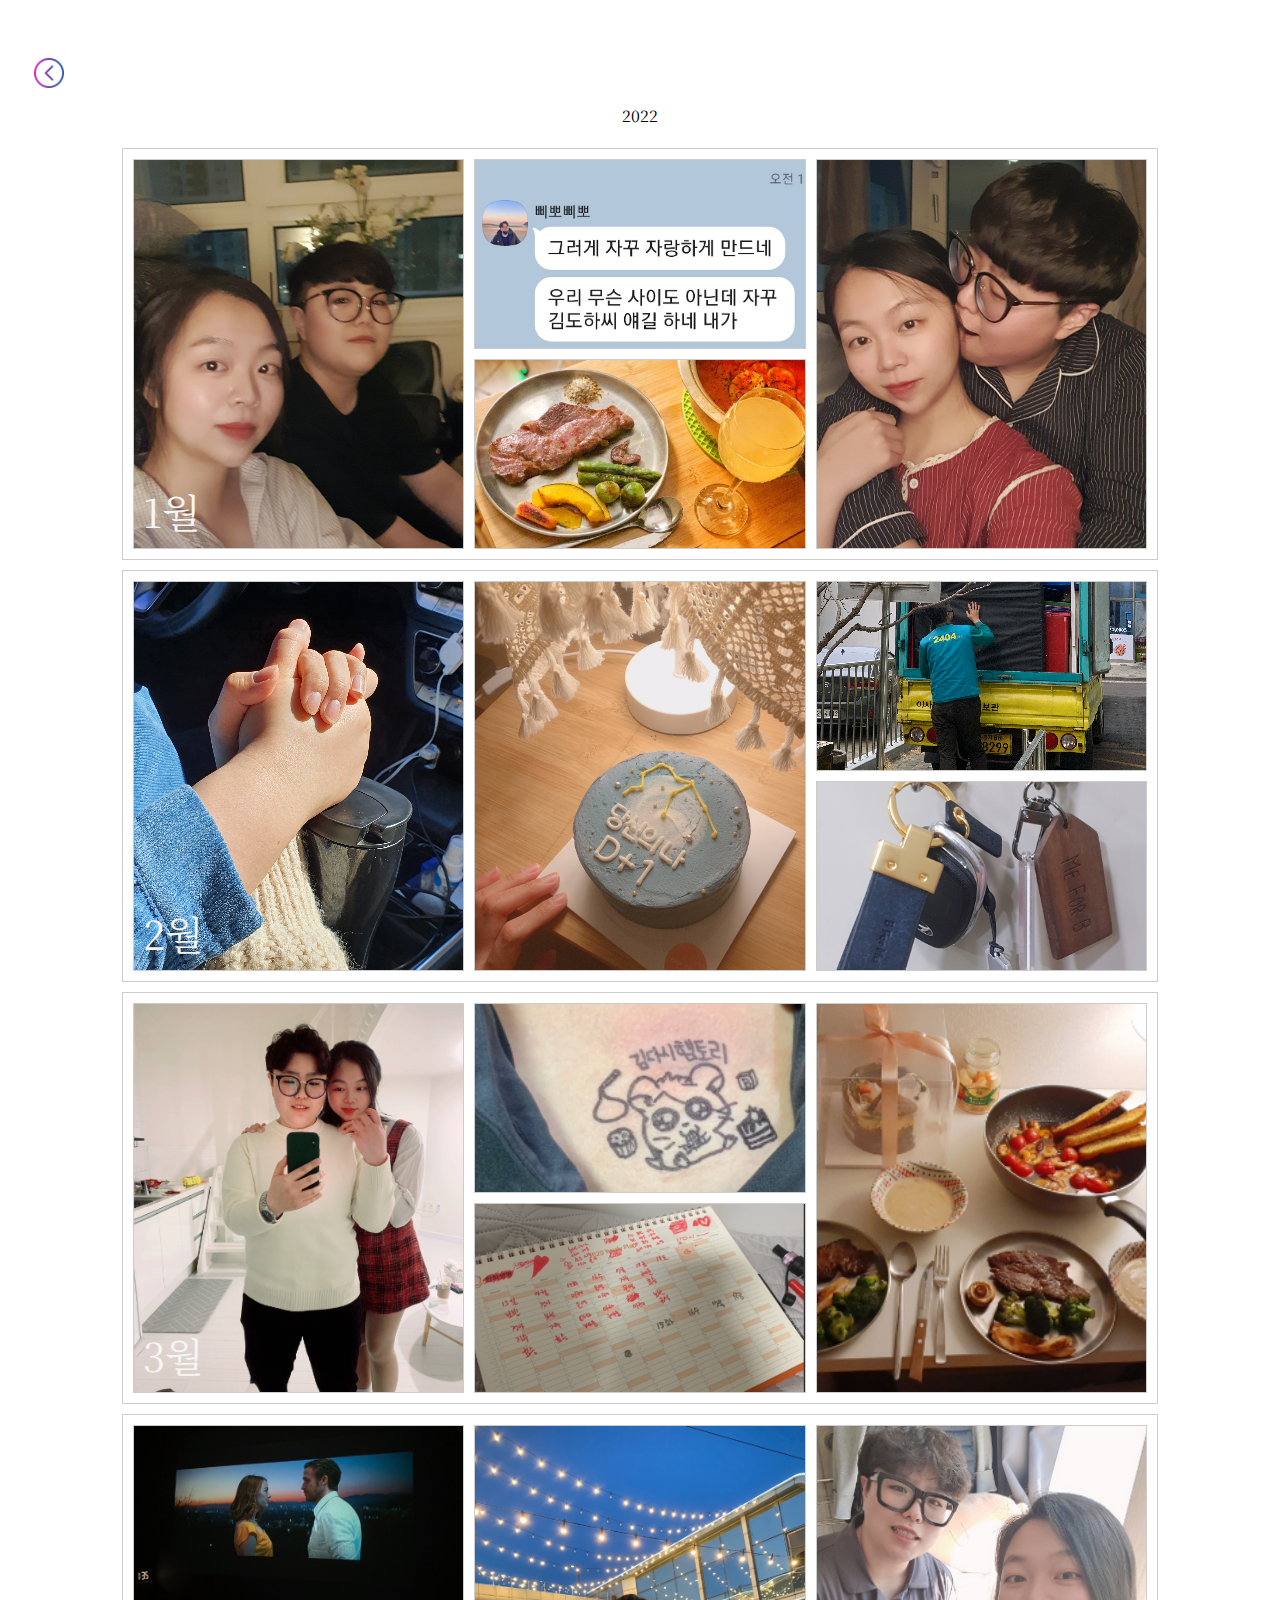
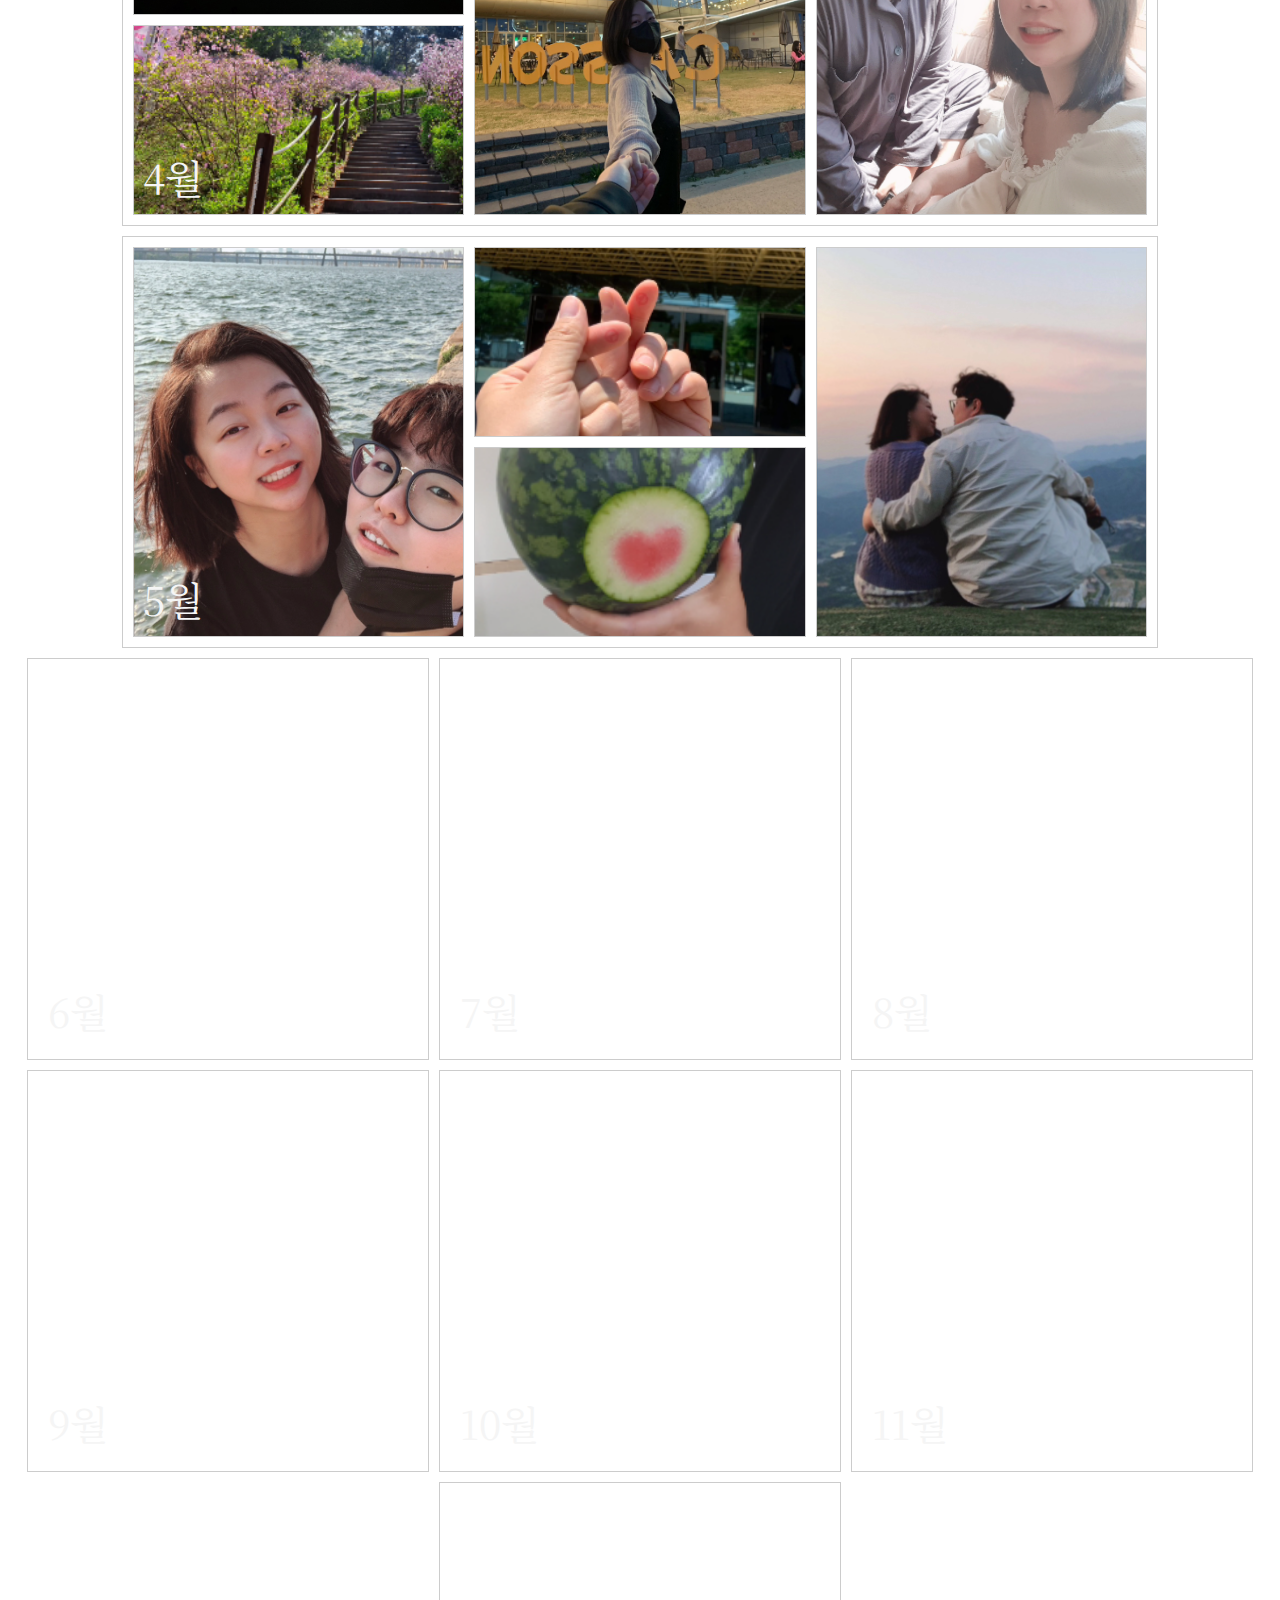
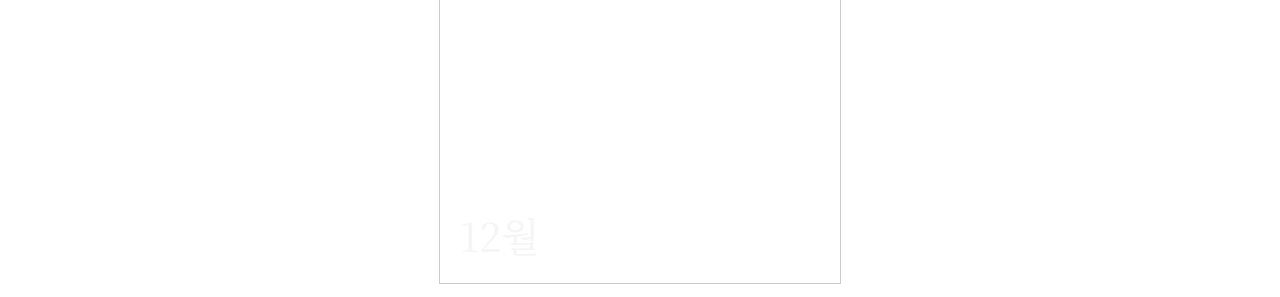
==== 2022.html @ f530fc5d "add files" ====
<!DOCTYPE html>
<html lang="en">

<head>
    <meta charset="UTF-8">
    <meta http-equiv="X-UA-Compatible" content="IE=edge">
    <meta name="viewport" content="width=device-width, initial-scale=1.0">
    <title>Document</title>
    <script src="https://ajax.googleapis.com/ajax/libs/jquery/3.6.4/jquery.min.js"></script>
    <link rel="stylesheet" href="css/index.css">
    <link rel="stylesheet" href="css/2022.css">
</head>

<body>
    <div class="container">
        <div class="year 2022">
            <button class="back" onclick="location.href='index.html'"></button>
            <p>2022</p>
            <ul>
                <a href="2022/202201.html">
                    <li>
                        <div class="imgbox" id="month1">
                            <div id="m1-img1"></div>
                            <div id="m1-img2"></div>
                            <div id="m1-img3"></div>
                            <div id="m1-img4"></div>
                        </div>
                        <div>1월</div>
                    </li>
                </a>
                <a href="2022/202202.html">
                    <li>
                        <div class="imgbox" id="month2">
                            <div id="m2-img1"></div>
                            <div id="m2-img2"></div>
                            <div id="m2-img3"></div>
                            <div id="m2-img4"></div>
                        </div>
                        <div>2월</div>
                    </li>
                </a><a href="2022/202203.html">
                    <li>
                        <div class="imgbox" id="month3">
                            <div id="m3-img1"></div>
                            <div id="m3-img2"></div>
                            <div id="m3-img3"></div>
                            <div id="m3-img4"></div>
                        </div><div>3월</div>
                    </li>
                </a><a href="2022/202204.html">
                    <li>
                        <div class="imgbox"  id="month4">
                            <div id="m4-img1"></div>
                            <div id="m4-img2"></div>
                            <div id="m4-img3"></div>
                            <div id="m4-img4"></div>
                        </div><div>4월</div>
                    </li>
                </a><a href="2022/202205.html">
                    <li>
                        <div class="imgbox"  id="month5">
                            <div id="m5-img1"></div>
                            <div id="m5-img2"></div>
                            <div id="m5-img3"></div>
                            <div id="m5-img4"></div>
                        </div><div>5월</div>
                    </li>
                </a><a href="">
                    <li>
                        <div class="imgbox"></div><div>6월</div>
                    </li>
                </a><a href="">
                    <li>
                        <div class="imgbox"></div><div>7월</div>
                    </li>
                </a><a href="">
                    <li>
                        <div class="imgbox"></div><div>8월</div>
                    </li>
                </a><a href="">
                    <li>
                        <div class="imgbox"></div><div>9월</div>
                    </li>
                </a><a href="">
                    <li>
                        <div class="imgbox"></div><div>10월</div>
                    </li>
                </a><a href="">
                    <li>
                        <div class="imgbox"></div><div>11월</div>
                    </li>
                </a><a href="">
                    <li>
                        <div class="imgbox"></div><div>12월</div>
                    </li>
                </a>
            </ul>
        </div>
    </div>
</body>

</html>
---- css/index.css ----
@import url('https://fonts.googleapis.com/css2?family=Noto+Serif+KR:wght@200&display=swap');

.box {
    display: flex;
    flex-flow: column;
}

.container {
    display: flex;
    flex-flow: wrap row;
    justify-content: space-around;
    height: auto;
    font-family: 'Noto Serif KR', serif;
}

a {
    text-decoration: none;
    color: black;
}

.year {
    display: flex;
    flex-direction: column;
    align-items: center;
    height: auto;
}

.year>a>p {
    justify-self: center;
    align-self: center;
    animation: fadeIn 1s;
}

.gif {
    display: flex;
    flex-flow: wrap row;
    justify-content: space-around;
}

.gif > img {
    width: 30vw;
    height: auto;
}


@keyframes fadeIn {
    from {
        opacity: 0;
    }

    to {
        opacity: 1;
    }
}

@media screen and (max-width: 600px) {
    .gif > img {
        width: 40%;
    }
}
---- css/2022.css ----
@import url('https://fonts.googleapis.com/css2?family=Noto+Serif+KR:wght@200&display=swap');


.container {
    display: flex;
    flex-flow: wrap row;
    justify-content: center;
    align-items: center;
    height: auto;
    font-family: 'Noto Serif KR', serif;
}

.imgbox {
    width: 400px;
    height: 400px;
    background-size: cover;
    background-position: center;
}

/*여기서부터*/

#month1 {
    display: grid;
    grid-template-areas: 
    "m1-img1 m1-img2 m1-img3"
    "m1-img1 m1-img4 m1-img3";
    height: 400px;
    width: 80vw;
    padding: 5px;
}

#month1 > div {
    margin: 5px;
    border: solid 1px #ccc;
}

#m1-img1{
    grid-area: m1-img1;
    background-image: url(../resources/img/220119.jpg);
    background-size: cover;
    background-position: center;
}

#m1-img2{
    grid-area: m1-img2;
    background-image: url(../resources/img/220106.jpg);
    background-size: 150%;
    /* background-position: right calc(50% - 10%); */
    background-position: left bottom;
}

#m1-img3{
    grid-area: m1-img3;
    background-image: url(../resources/img/220128.jpg);
    background-size: cover;
    background-position: center;
}

#m1-img4{
    grid-area: m1-img4;
    background-image: url(../resources/img/220121.jpg);
    background-size: cover;
    background-position: top;
}

/*여기까지 복사*/


#month2 {
    display: grid;
    grid-template-areas: 
    "m2-img1 m2-img2 m2-img3"
    "m2-img1 m2-img2 m2-img4";
    height: 400px;
    width: 80vw;
    padding: 5px;
}

#month2 > div {
    margin: 5px;
    border: solid 1px #ccc;
}

#m2-img1{
    grid-area: m2-img1;
    background-image: url(../resources/img/220206-1.jpg);
    background-size: cover;
    background-position: center;
}

#m2-img2{
    grid-area: m2-img2;
    background-image: url(../resources/img/220203.jpg);
    background-size: cover;
    background-position: left bottom;
}

#m2-img3{
    grid-area: m2-img3;
    background-image: url(../resources/img/220219.jpg);
    background-size: cover;
    background-position: bottom;
}

#m2-img4{
    grid-area: m2-img4;
    background-image: url(../resources/img/220223.jpg);
    background-size: cover;
    background-position: center;
}

#month3 {
    display: grid;
    grid-template-areas: 
    "m3-img1 m3-img2 m3-img3"
    "m3-img1 m3-img4 m3-img3";
    height: 400px;
    width: 80vw;
    padding: 5px;
}

#month3 > div {
    margin: 5px;
    border: solid 1px #ccc;
}

#m3-img1{
    grid-area: m3-img1;
    background-image: url(../resources/img/img2203/220303-1.png);
    background-size: cover;
    background-position: center calc(50% - 30%);
}

#m3-img2{
    grid-area: m3-img2;
    background-image: url(../resources/img/img2203/220322.png);
    background-size: 150%;
    /* background-position: right calc(50% - 10%); */
    background-position: center;
}

#m3-img3{
    grid-area: m3-img3;
    background-image: url(../resources/img/img2203/220315-1.png);
    background-size: cover;
    background-position: center;
}

#m3-img4{
    grid-area: m3-img4;
    background-image: url(../resources/img/img2203/220309.png);
    background-size: cover;
    background-position: center;
}

#month4 {
    display: grid;
    grid-template-areas: 
    "m4-img1 m4-img4 m4-img3"
    "m4-img2 m4-img4 m4-img3";
    height: 400px;
    width: 80vw;
    padding: 5px;
}

#month4 > div {
    margin: 5px;
    border: solid 1px #ccc;
}

#m4-img1{
    grid-area: m4-img1;
    background-image: url(../resources/img/img2204/220410-4.png);
    background-size: cover;
    background-position: center calc(50% - 20%);
}

#m4-img2{
    grid-area: m4-img2;
    background-image: url(../resources/img/img2204/220419.png);
    background-size: 150%;
    /* background-position: right calc(50% - 10%); */
    background-position: left bottom;
}

#m4-img3{
    grid-area: m4-img3;
    background-image: url(../resources/img/img2204/220401-2.png);
    background-size: cover;
    background-position: center;
}

#m4-img4{
    grid-area: m4-img4;
    background-image: url(../resources/img/img2204/220410-8.png);
    background-size: cover;
    background-position: top;
}


#month5 {
    display: grid;
    grid-template-areas: 
    "m5-img1 m5-img2 m5-img3"
    "m5-img1 m5-img4 m5-img3";
    height: 400px;
    width: 80vw;
    padding: 5px;
}

#month5 > div {
    margin: 5px;
    border: solid 1px #ccc;
}

#m5-img1{
    grid-area: m5-img1;
    background-image: url(../resources/img/img2205/220503-9.png);
    background-size: cover;
    background-position: center calc(50% + 20%);
}

#m5-img2{
    grid-area: m5-img2;
    background-image: url(../resources/img/img2205/220528-3.png);
    background-size: 150%;
    /* background-position: right calc(50% - 10%); */
    background-position: center calc(50% + 20%);
}

#m5-img3{
    grid-area: m5-img3;
    background-image: url(../resources/img/img2205/220515-11.png);
    background-size: cover;
    background-position: center calc(50% + 40%);
}

#m5-img4{
    grid-area: m5-img4;
    background-image: url(../resources/img/img2205/220524.png);
    background-size: 200%;
    background-position: left calc(50% + 25%);
}



.back {
    background-color: white;
    background-image: url(../resources/png/left-arrow.png);
    width: 30px;
    height: 30px;
    background-size: cover;
    border: none;
    align-self: flex-start;
    animation: fadeIn 1s;
    margin-top: 50px;
    margin-left: 2vw;
}

.year {
    display: flex;
    flex-direction: column;
    align-items: center;
    height: auto;
}

.year>ul {
    display: flex;
    flex-flow: wrap row;
    list-style: none;
    margin: 0;
    padding: 0;
    height: auto;
    justify-content: center;
    align-items: center;
}

@keyframes fadeIn {
    from {
        opacity: 0;
    }

    to {
        opacity: 1;
    }
}

.year>ul>a>li {
    flex-basis: 100px;
    margin: 5px;
    text-align: center;
    border: 1px solid #ccc;
    box-sizing: border-box;
    height: auto;
    animation: fadeIn 1s;
    display: flex;
    flex-flow: wrap column;
    position: relative;
}

.year>ul>a>li>div:nth-child(2) {
    position: absolute;
    bottom: 0;
    color: whitesmoke;
    font-size: 30pt;
    font-family: 'Noto Serif KR', serif;
    margin-bottom: 20px;
    margin-left: 20px;
}

@media screen and (max-width: 600px) {
    .imgbox {
        width: 400px;
        height: 150px;
        padding: 0;
      }
    
      #month1, #month2, #month3, #month4, #month5 {
        width: 400px;
        height: 150px;
        padding: 2px;
      }

    .year>ul>a>li>div:nth-child(2) {
        font-size: 15pt;
        margin-bottom: 8px;
        margin-left: 15px;
    }

    .back {
        margin-top: 20px;
        width: 25px;
        height: 25px;
    }

    #month1 > div, #month2 > div, #month3 > div, #month4 > div, #month5 > div {
        margin: 2px;
    }

}
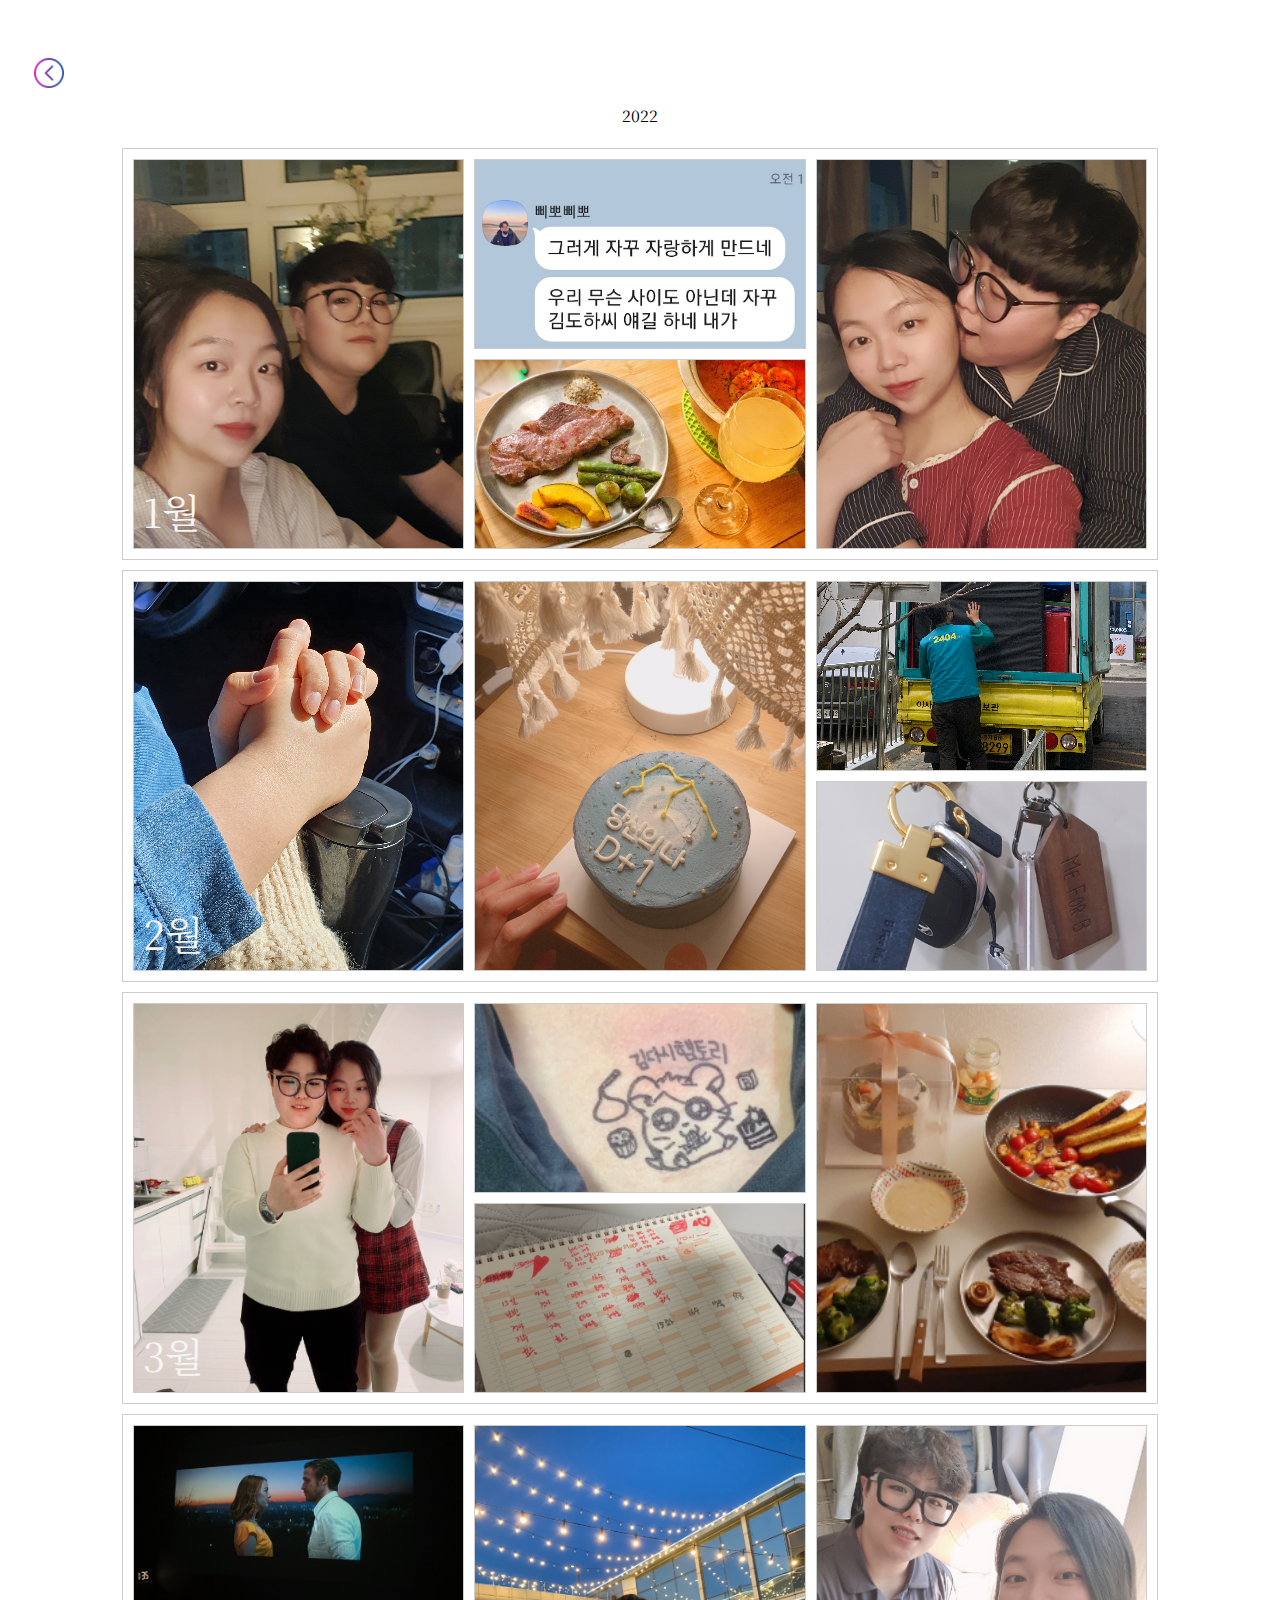
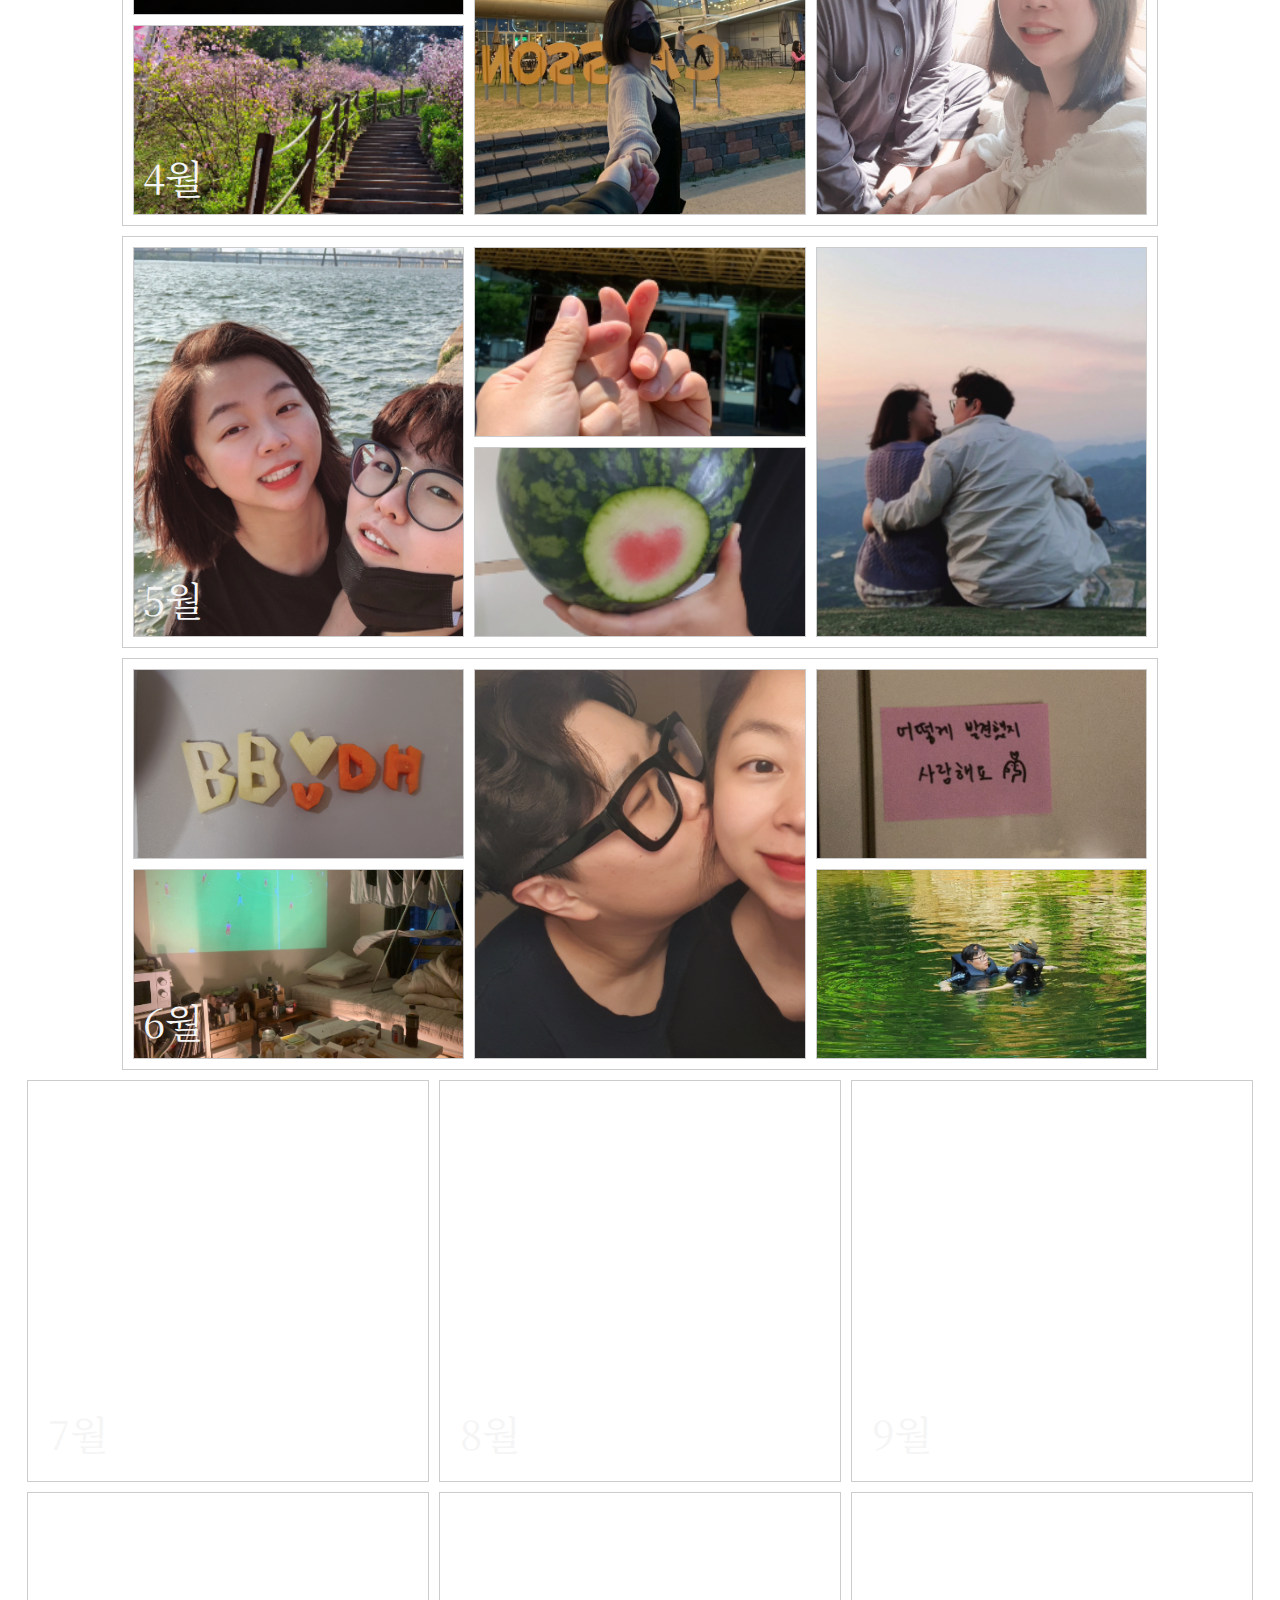
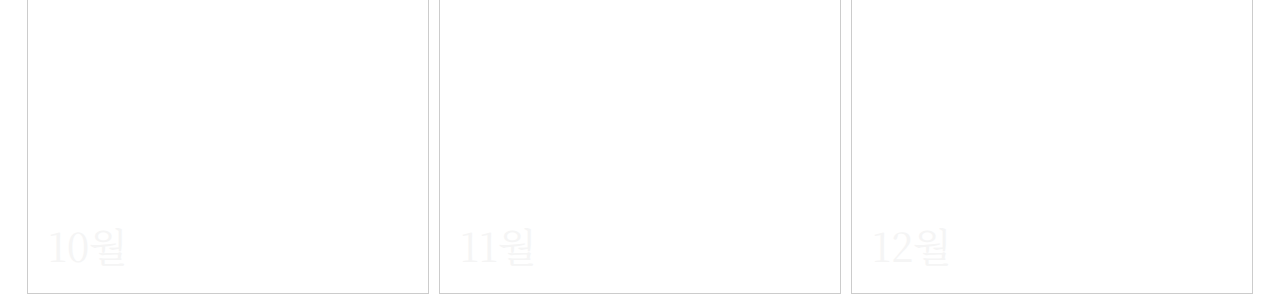
==== commit 0f4609d9: "add june" ====
--- a/2022.html
+++ b/2022.html
@@ -38,7 +38,8 @@
                         </div>
                         <div>2월</div>
                     </li>
-                </a><a href="2022/202203.html">
+                </a>
+                <a href="2022/202203.html">
                     <li>
                         <div class="imgbox" id="month3">
                             <div id="m3-img1"></div>
@@ -47,7 +48,8 @@
                             <div id="m3-img4"></div>
                         </div><div>3월</div>
                     </li>
-                </a><a href="2022/202204.html">
+                </a>
+                <a href="2022/202204.html">
                     <li>
                         <div class="imgbox"  id="month4">
                             <div id="m4-img1"></div>
@@ -56,7 +58,8 @@
                             <div id="m4-img4"></div>
                         </div><div>4월</div>
                     </li>
-                </a><a href="2022/202205.html">
+                </a>
+                <a href="2022/202205.html">
                     <li>
                         <div class="imgbox"  id="month5">
                             <div id="m5-img1"></div>
@@ -65,9 +68,16 @@
                             <div id="m5-img4"></div>
                         </div><div>5월</div>
                     </li>
-                </a><a href="">
+                </a>
+                <a href="2022/202206.html">
                     <li>
-                        <div class="imgbox"></div><div>6월</div>
+                        <div class="imgbox" id="month6">
+                            <div id="m6-img1"></div>
+                            <div id="m6-img2"></div>
+                            <div id="m6-img3"></div>
+                            <div id="m6-img4"></div>
+                            <div id="m6-img5"></div>
+                        </div><div>6월</div>
                     </li>
                 </a><a href="">
                     <li>
--- a/css/2022.css
+++ b/css/2022.css
@@ -241,6 +241,60 @@
     background-size: 200%;
     background-position: left calc(50% + 25%);
 }
+
+
+#month6 {
+    display: grid;
+    grid-template-areas: 
+    "m6-img1 m6-img2 m6-img3"
+    "m6-img5 m6-img2 m6-img4";
+    height: 400px;
+    width: 80vw;
+    padding: 5px;
+}
+
+#month6 > div {
+    margin: 5px;
+    border: solid 1px #ccc;
+}
+
+#m6-img1{
+    grid-area: m6-img1;
+    background-image: url(../resources/img/img2206/220605-1.png);
+    background-size: cover;
+    background-position: center;
+}
+
+#m6-img2{
+    grid-area: m6-img2;
+    background-image: url(../resources/img/img2206/220609-1.png);
+    background-size: cover;
+    /* background-position: right calc(50% - 10%); */
+    background-position: top;
+}
+
+#m6-img3{
+    grid-area: m6-img3;
+    background-image: url(../resources/img/img2206/220625-2.png);
+    background-size: cover;
+    background-position: center calc(50% + 5%);
+}
+
+#m6-img4{
+    grid-area: m6-img4;
+    background-image: url(../resources/img/img2206/220619-2.png);
+    background-size: cover;
+    background-position: center calc(50% + 5%);
+}
+
+#m6-img5{
+    grid-area: m6-img5;
+    background-image: url(../resources/img/img2206/220615.png);
+    background-size: cover;
+    background-position: center;
+}
+
+
 
 
 
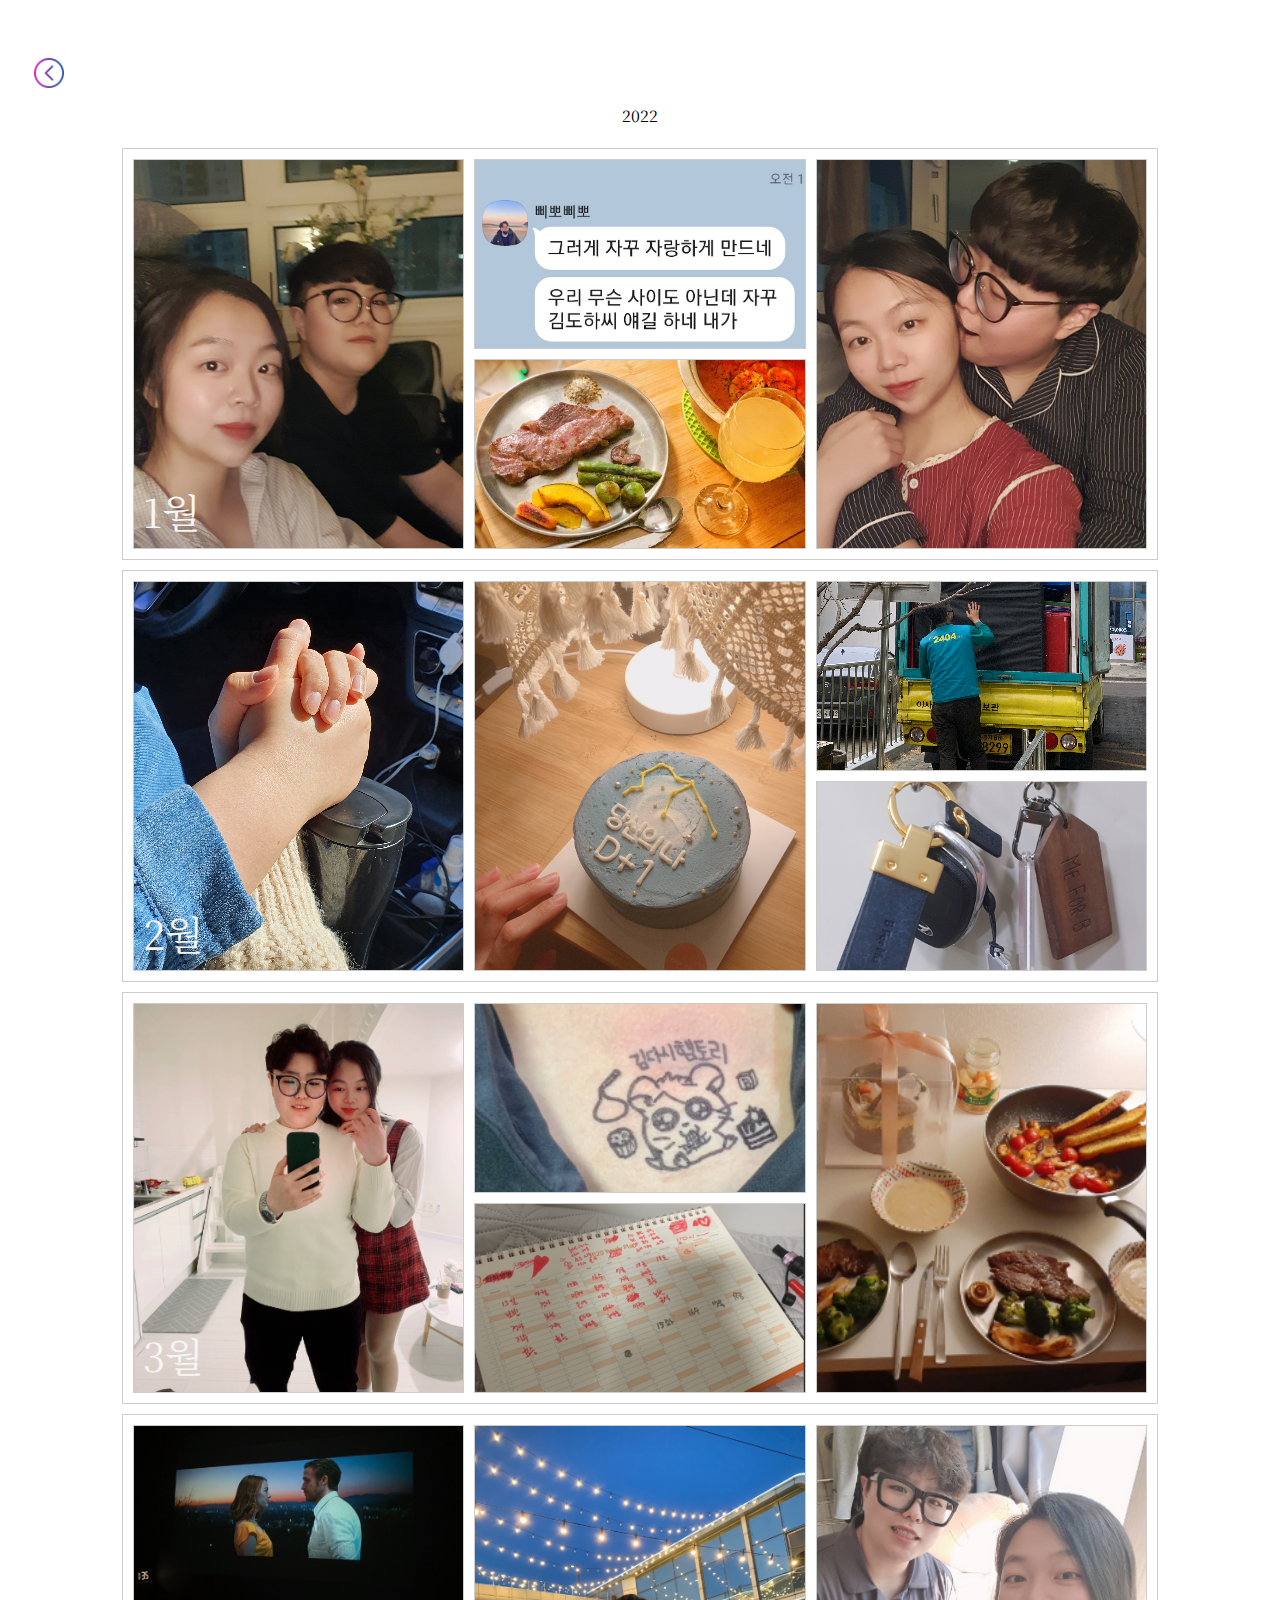
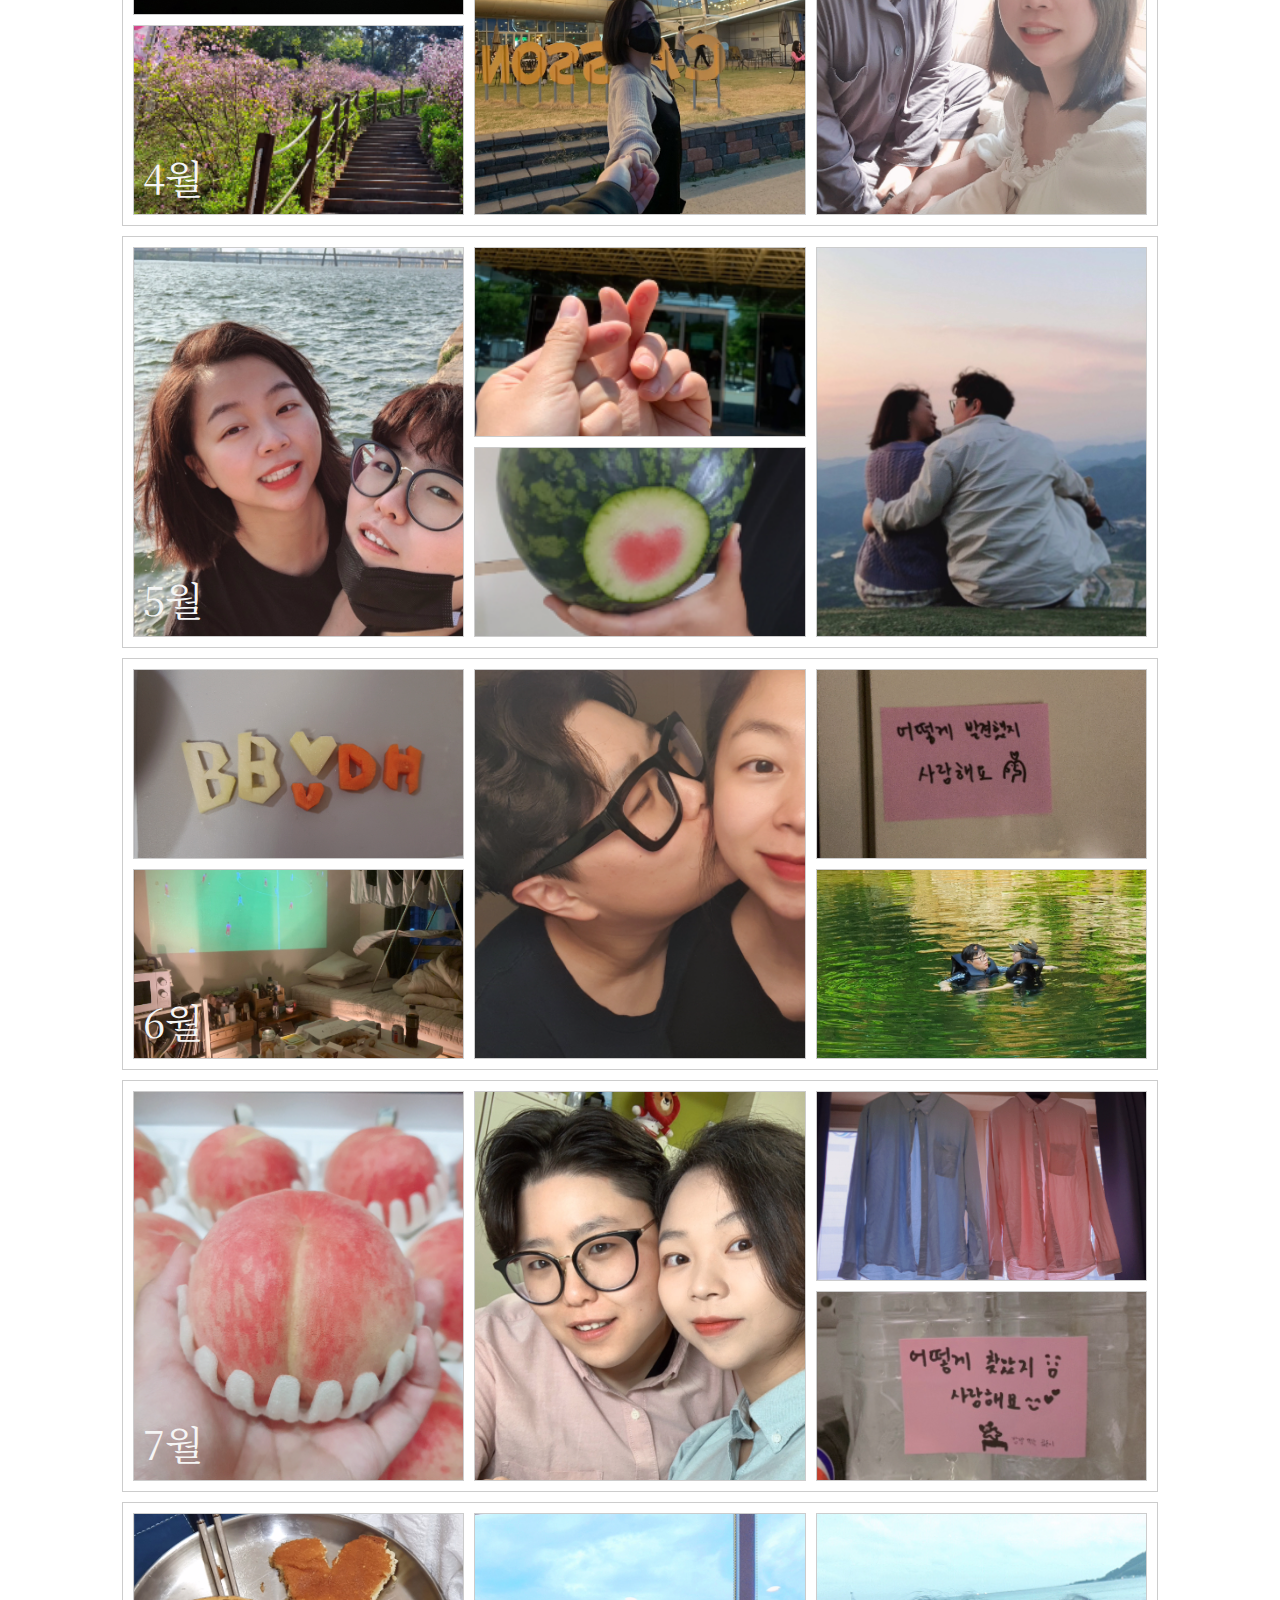
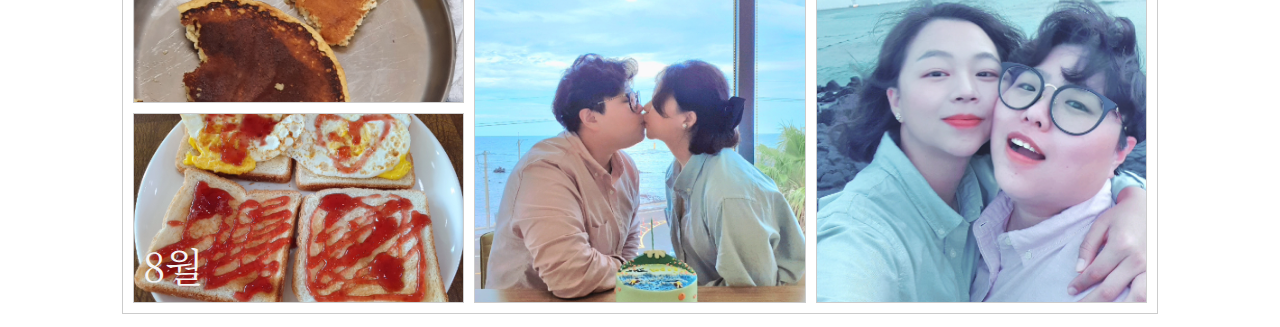
==== commit 4b05dee2: "add files" ====
--- a/2022.html
+++ b/2022.html
@@ -79,15 +79,27 @@
                             <div id="m6-img5"></div>
                         </div><div>6월</div>
                     </li>
-                </a><a href="">
+                </a><a href="2022/202207.html">
                     <li>
-                        <div class="imgbox"></div><div>7월</div>
+                        <div class="imgbox" id="month7">
+                            <div id="m7-img1"></div>
+                            <div id="m7-img2"></div>
+                            <div id="m7-img3"></div>
+                            <div id="m7-img4"></div>
+                        </div><div>7월</div>
                     </li>
-                </a><a href="">
+                 </a><a href="2022/202208.html">
                     <li>
-                        <div class="imgbox"></div><div>8월</div>
+                        <div class="imgbox" id="month8">
+                            <div id="m8-img1"></div>
+                            <div id="m8-img2"></div>
+                            <div id="m8-img3"></div>
+                            <div id="m8-img4"></div>
+                        </div><div>8월</div>
                     </li>
-                </a><a href="">
+                </a>
+                
+                <!--<a href="">
                     <li>
                         <div class="imgbox"></div><div>9월</div>
                     </li>
@@ -103,7 +115,7 @@
                     <li>
                         <div class="imgbox"></div><div>12월</div>
                     </li>
-                </a>
+                </a> -->
             </ul>
         </div>
     </div>
--- a/css/index.css
+++ b/css/index.css
@@ -3,6 +3,7 @@
 .box {
     display: flex;
     flex-flow: column;
+    font-family: 'Noto Serif KR', serif;
 }
 
 .container {
@@ -28,18 +29,27 @@
 .year>a>p {
     justify-self: center;
     align-self: center;
-    animation: fadeIn 1s;
+    animation: fadeIn 5s;
 }
 
 .gif {
     display: flex;
     flex-flow: wrap row;
     justify-content: space-around;
+    align-items: center;
+    width: 90vw;
+    height: 100vh;
 }
 
 .gif > img {
-    width: 30vw;
+    width: 25vw;
     height: auto;
+    margin: 0.5em;
+    animation: fadeIn 3s;
+}
+
+#update {
+    animation: fadeIn 1s;
 }
 
 
@@ -51,10 +61,4 @@
     to {
         opacity: 1;
     }
-}
-
-@media screen and (max-width: 600px) {
-    .gif > img {
-        width: 40%;
-    }
 }--- a/css/2022.css
+++ b/css/2022.css
@@ -295,6 +295,95 @@
 }
 
 
+
+#month7 {
+    display: grid;
+    grid-template-areas: 
+    "m7-img1 m7-img2 m7-img3"
+    "m7-img1 m7-img2 m7-img4";
+    height: 400px;
+    width: 80vw;
+    padding: 5px;
+}
+
+#month7 > div {
+    margin: 5px;
+    border: solid 1px #ccc;
+}
+
+#m7-img1{
+    grid-area: m7-img1;
+    background-image: url(../resources/img/img2207/220715-6.png);
+    background-size: cover;
+    background-position: center;
+}
+
+#m7-img2{
+    grid-area: m7-img2;
+    background-image: url(../resources/img/img2207/220708-1.png);
+    background-size: cover;
+    /* background-position: right calc(50% - 10%); */
+    background-position: top;
+}
+
+#m7-img3{
+    grid-area: m7-img3;
+    background-image: url(../resources/img/img2207/220711.png);
+    background-size: cover;
+    background-position: center;
+}
+
+#m7-img4{
+    grid-area: m7-img4;
+    background-image: url(../resources/img/img2207/220717-4.png);
+    background-size: cover;
+    background-position: center calc(50% + 10%);
+}
+
+
+#month8 {
+    display: grid;
+    grid-template-areas: 
+    "m8-img1 m8-img2 m8-img3"
+    "m8-img4 m8-img2 m8-img3";
+    height: 400px;
+    width: 80vw;
+    padding: 5px;
+}
+
+#month8 > div {
+    margin: 5px;
+    border: solid 1px #ccc;
+}
+
+#m8-img1{
+    grid-area: m8-img1;
+    background-image: url(../resources/img/img2208/220810.png);
+    background-size: cover;
+    background-position: center calc(50% - 10%);
+}
+
+#m8-img2{
+    grid-area: m8-img2;
+    background-image: url(../resources/img/img2208/220820-3.png);
+    background-size: cover;
+    /* background-position: right calc(50% - 10%); */
+    background-position: top;
+}
+
+#m8-img3{
+    grid-area: m8-img3;
+    background-image: url(../resources/img/img2208/220819-3.png);
+    background-size: cover;
+    background-position: center;
+}
+
+#m8-img4{
+    grid-area: m8-img4;
+    background-image: url(../resources/img/img2208/220817-3.png);
+    background-size: cover;
+    background-position: center calc(50% + 10%);
+}
 
 
 
@@ -369,7 +458,7 @@
         padding: 0;
       }
     
-      #month1, #month2, #month3, #month4, #month5 {
+      #month1, #month2, #month3, #month4, #month5, #month6, #month7, #month8 {
         width: 400px;
         height: 150px;
         padding: 2px;
@@ -387,8 +476,7 @@
         height: 25px;
     }
 
-    #month1 > div, #month2 > div, #month3 > div, #month4 > div, #month5 > div {
+    #month1 > div, #month2 > div, #month3 > div, #month4 > div, #month5 > div, #month6 > div, #month7 > div, #month8 > div {
         margin: 2px;
     }
-
 }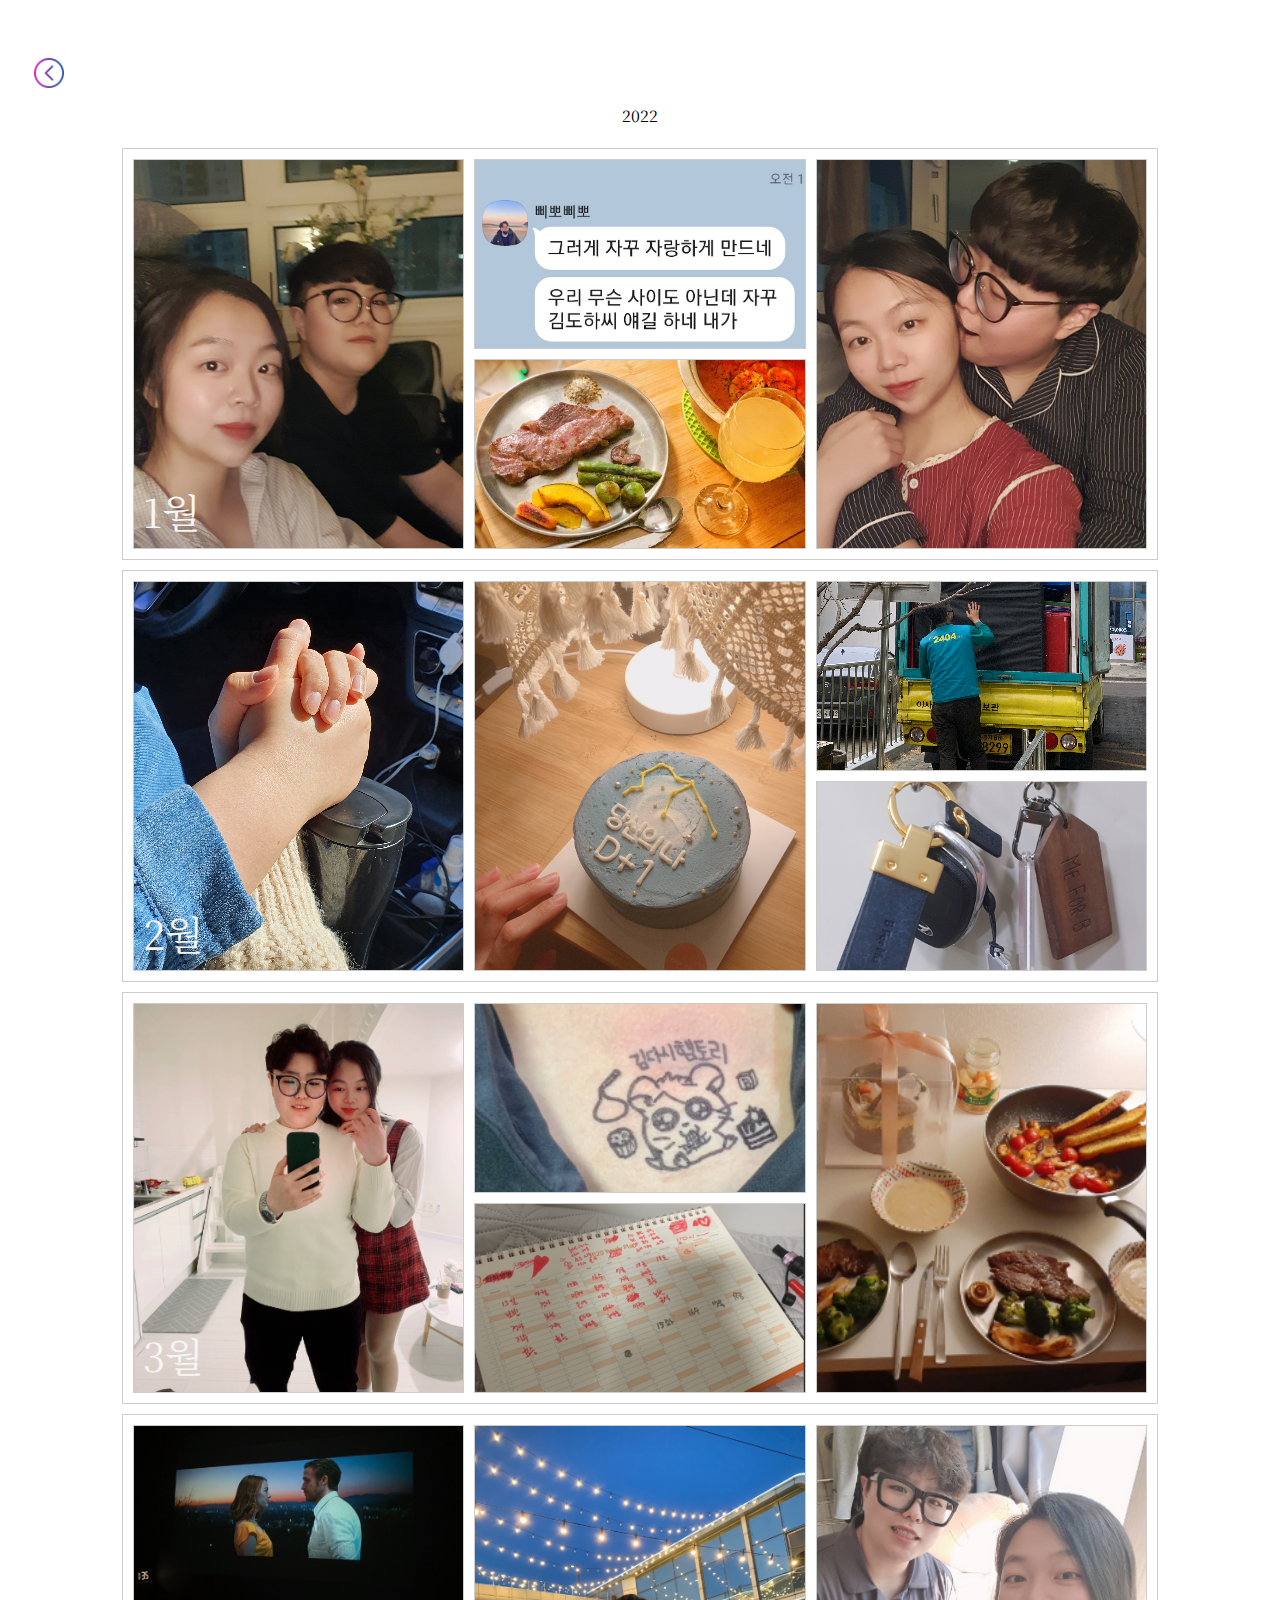
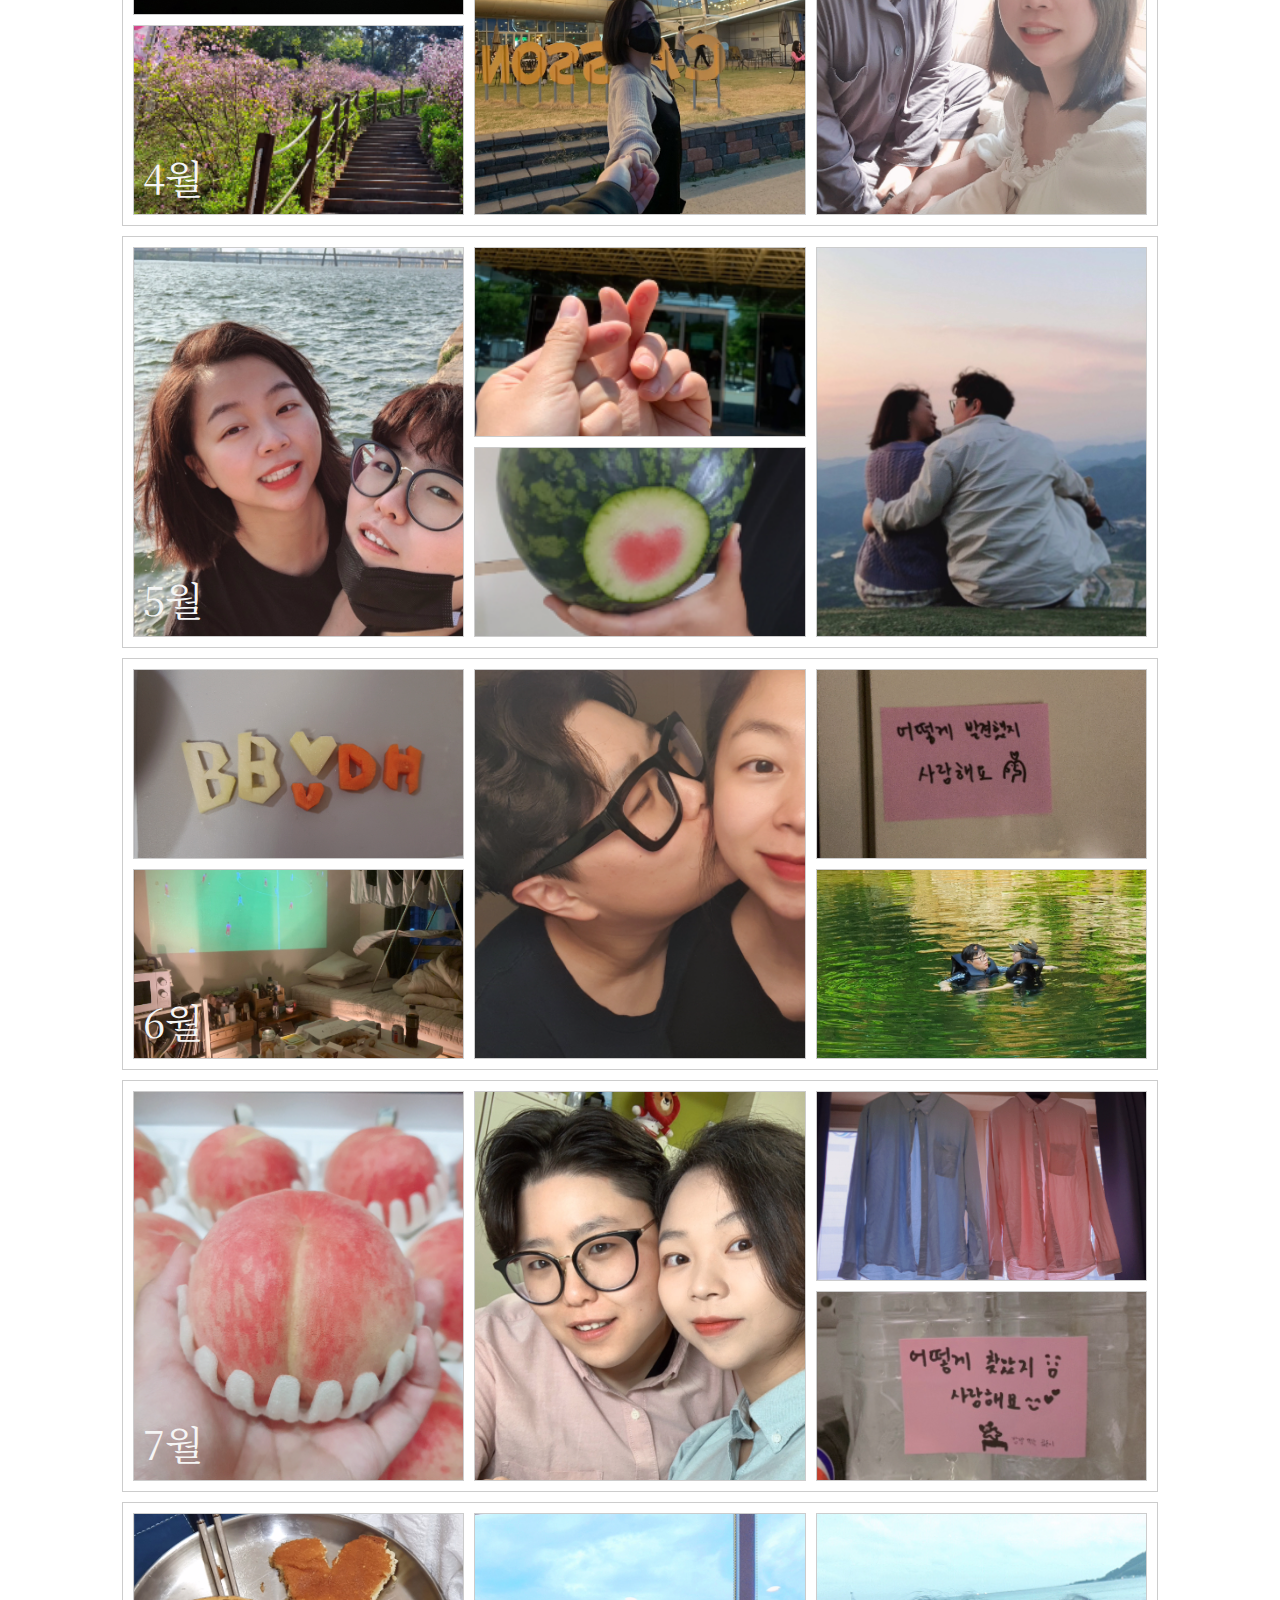
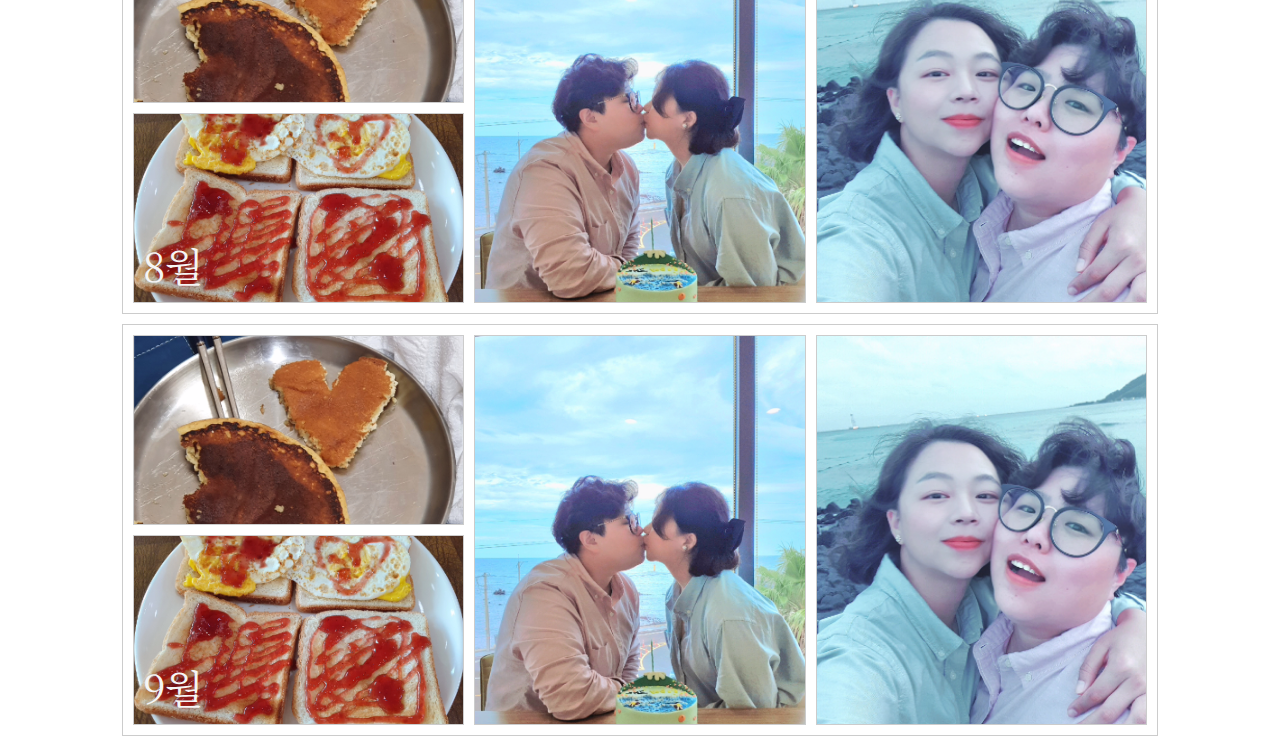
==== commit 2bce8e62: "Update 2022.html" ====
--- a/2022.html
+++ b/2022.html
@@ -98,6 +98,16 @@
                         </div><div>8월</div>
                     </li>
                 </a>
+                </a><a href="2022/202209.html">
+                    <li>
+                        <div class="imgbox" id="month8">
+                            <div id="m8-img1"></div>
+                            <div id="m8-img2"></div>
+                            <div id="m8-img3"></div>
+                            <div id="m8-img4"></div>
+                        </div><div>9월</div>
+                    </li>
+                </a>
                 
                 <!--<a href="">
                     <li>
@@ -121,4 +131,4 @@
     </div>
 </body>
 
-</html>+</html>
